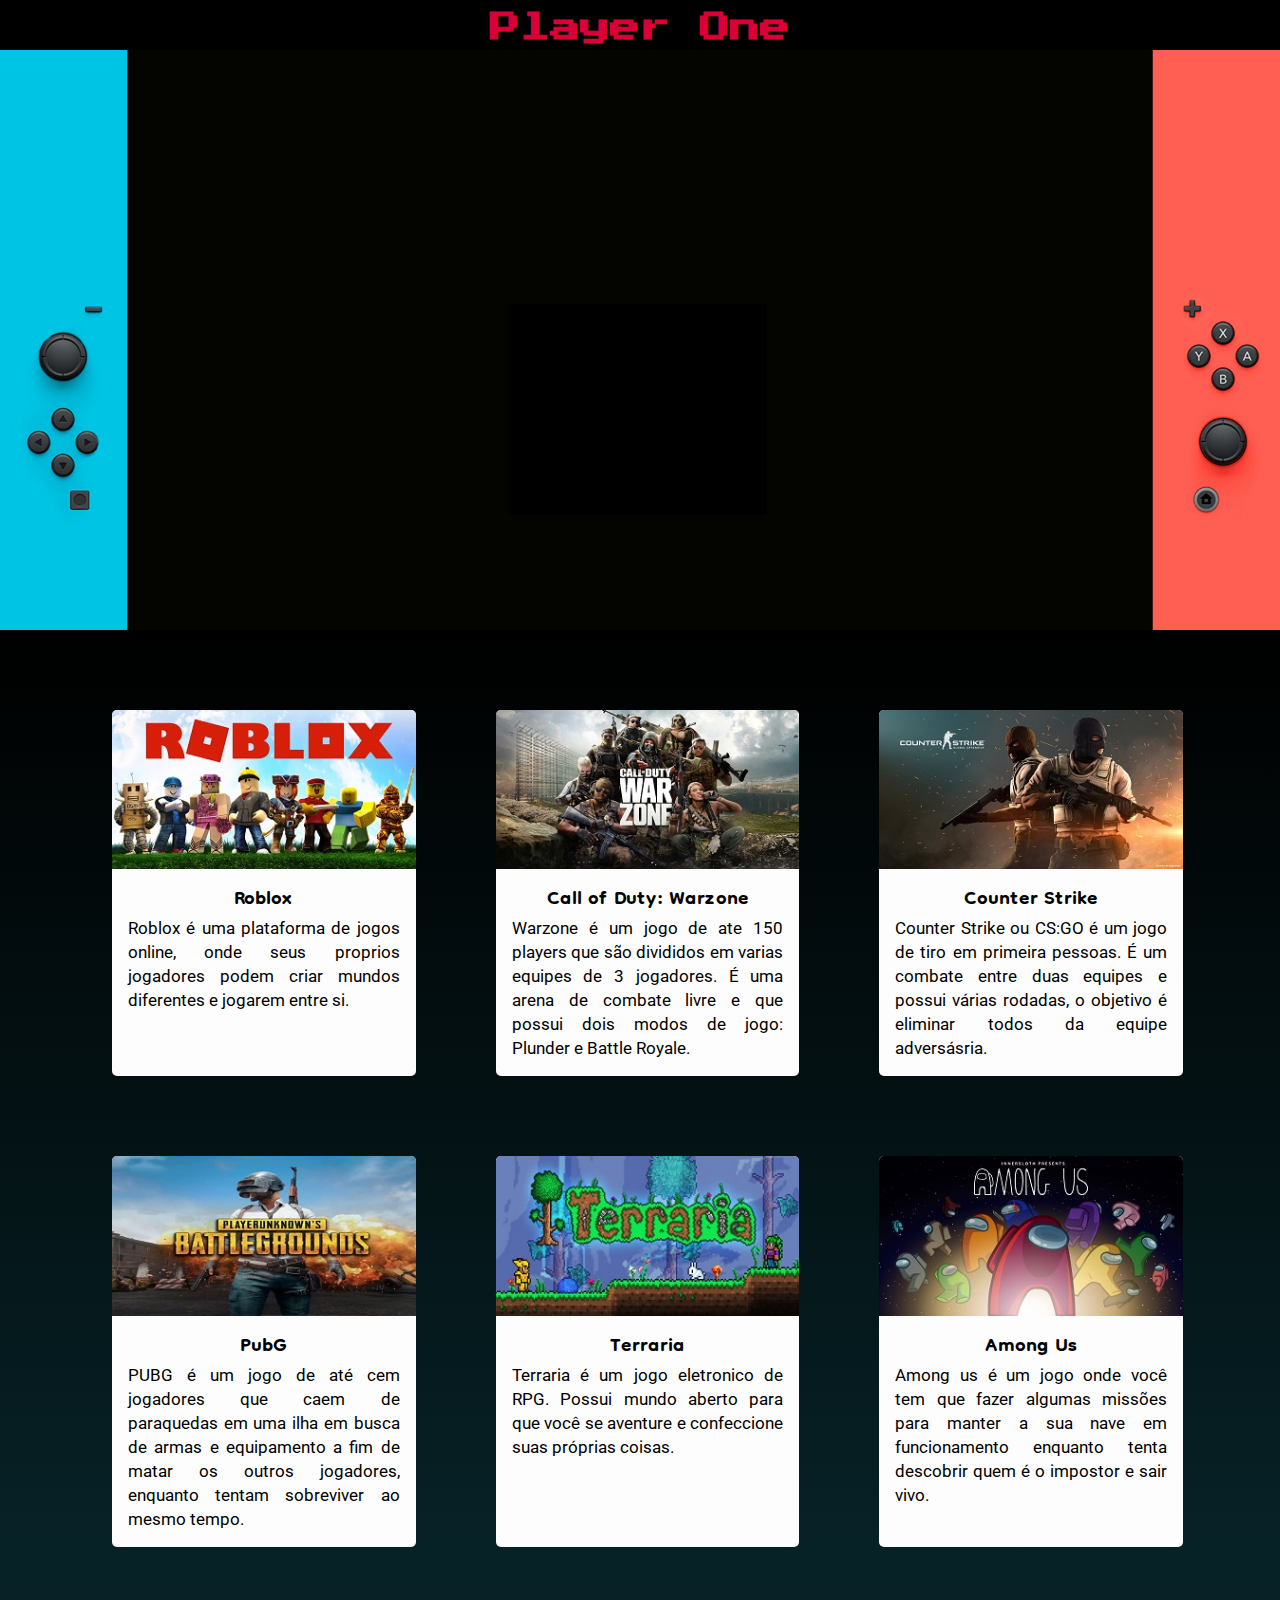
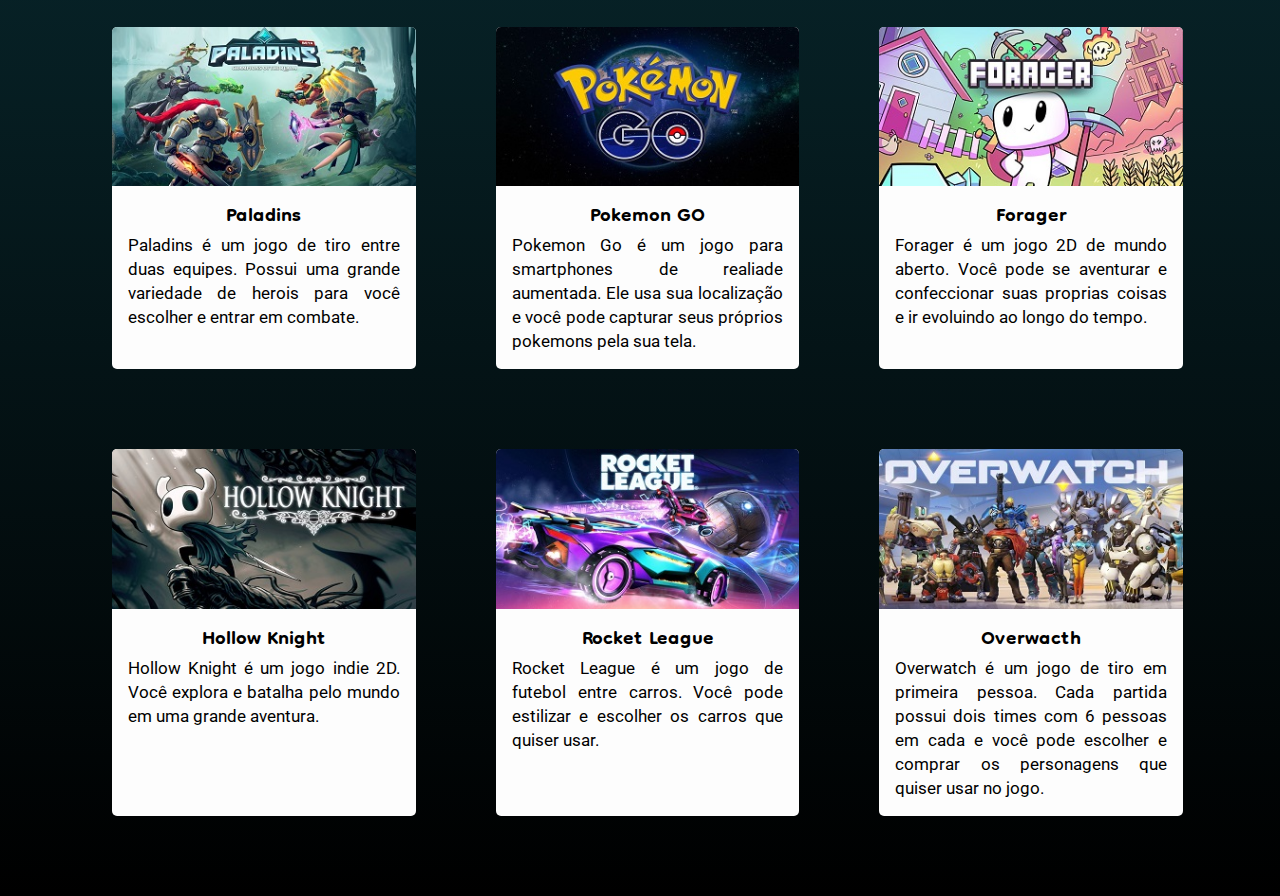
==== index.html @ c1a340aa "ProjetoIndividual1.0" ====
<!DOCTYPE html>
<html lang="pt-br">
    <head>

        <meta charset="UTF-8">
        <meta name="viewport" content="width=device-width, initial-scale=0, maximum-scale=0, user-scalable=no">
        <title> Player One</title>
        <link rel="icon" href="Imagens/moeda.png" type="image/x-icon" />
        <link rel="stylesheet" href="CSS/style.css">
        <link rel="stylesheet" href="CSS/reset.css">
        <link rel="stylesheet" href="CSS/slide.css">
        <link rel="stylesheet" href="CSS/cartoes.css">
        <link rel="stylesheet" href="CSS/cartao/cartao-conteudo.css">
        <link rel="stylesheet" href="CSS/cartao/cartao-descricao.css">
        <link rel="stylesheet" href="CSS/cartao/cartao-imagem.css">
        <link rel="stylesheet" href="CSS/cartao/cartao-titulo.css">
        <link rel="stylesheet" href="CSS/cartao/cartao.css">
        <link rel="preconnect" href="https://fonts.googleapis.com">
        <link rel="preconnect" href="https://fonts.gstatic.com" crossorigin>
        <link href="https://fonts.googleapis.com/css2?family=Montserrat:wght@300;400;700&family=Press+Start+2P&display=swap" rel="stylesheet">
        <link rel="preconnect" href="https://fonts.googleapis.com">
        <link rel="preconnect" href="https://fonts.gstatic.com" crossorigin>
        <link href="https://fonts.googleapis.com/css2?family=Dongle&display=swap" rel="stylesheet">
        <link rel="preconnect" href="https://fonts.googleapis.com">
        <link rel="preconnect" href="https://fonts.gstatic.com" crossorigin>
        <link href="https://fonts.googleapis.com/css2?family=Roboto&display=swap" rel="stylesheet">
    </head>

    <body class="corpo">

        <header class="cabecalho">

            <h1 class="principal" >Player One</h1>

        </header>
            <section class="fundo">
                    <div class="slide">
                        <div class="conteudo" >
                            <img class="foto" src="./Imagens/fortnite.jpeg" alt="Capa do jogo Fortnite">
                            <img class="foto" src="./Imagens/lol2.jpg" alt="Capa do jogo League of Legends">
                            <img class="foto" src="./Imagens/minecraft.jpg" alt="Capa do jogo Minecraft">
                            <img class="foto" src="./Imagens/valorant.png" alt="Capa do jogo Valorant">
                        </div>
                    </div>
            </section>

        <section class="cartoes">
            </div>
            <div class="cartao">
                <img class="cartao_imagem" src="./Imagens/roblox.jpg" alt="Capa do jogo Roblox">
                <div class="cartao_conteudo">
                    <h4 class="cartao_titulo">Roblox</h4>
                    <p class="descrição">Roblox é uma plataforma de jogos online, onde seus proprios jogadores podem criar mundos diferentes e jogarem entre si. </p>
                </div>
            </div>
            <div class="cartao">
                <img class="cartao_imagem" src="./Imagens/callofduty.jpg" alt="Capa do jogo Call of Duty">
                <div class="cartao_conteudo">
                    <h4 class="cartao_titulo">Call of Duty: Warzone</h4>
                    <p class="descrição">Warzone é um jogo de ate 150 players que são divididos em varias equipes de 3 jogadores. É uma arena de combate livre e que possui dois modos de jogo: Plunder e Battle Royale. </p>
                </div>
            </div>
            <div class="cartao">
                <img class="cartao_imagem" src="./Imagens/ccgo.jpg" alt="Capa do jogo Counter Strike">
                <div class="cartao_conteudo">
                    <h4 class="cartao_titulo">Counter Strike</h4>
                    <p class="descrição">Counter Strike ou CS:GO é um jogo de tiro em primeira pessoas. É um combate entre duas equipes e possui várias rodadas, o objetivo é eliminar todos da equipe adversásria.</p>
                </div>
            </div>
            <div class="cartao">
                <img class="cartao_imagem" src="./Imagens/pubg.jpg" alt="Capa do jogo PubG">
                <div class="cartao_conteudo">
                    <h4 class="cartao_titulo">PubG</h4>
                    <p class="descrição">PUBG é um jogo de até cem jogadores que caem de paraquedas em uma ilha em busca de armas e equipamento a fim de matar os outros jogadores, enquanto tentam sobreviver ao mesmo tempo.</p>
                </div>
            </div>
            <div class="cartao">
                <img class="cartao_imagem" src="./Imagens/terraria.jpg" alt="Capa do jogo Terraria">
                <div class="cartao_conteudo">
                    <h4 class="cartao_titulo">Terraria</h4>
                    <p class="descrição">Terraria é um jogo eletronico de RPG. Possui mundo aberto para que você se aventure e confeccione suas próprias coisas.</p>
                </div>
            </div>
            <div class="cartao">
                <img class="cartao_imagem" src="./Imagens/amongus.jpg" alt="Capa do jogo Among Us">
                <div class="cartao_conteudo">
                    <h4 class="cartao_titulo">Among Us</h4>
                    <p class="descrição">Among us é um jogo onde você tem que fazer algumas missões para manter a sua nave em funcionamento enquanto tenta descobrir quem é o impostor e sair vivo.</p>
                </div>
            </div>
            <div class="cartao">
                <img class="cartao_imagem" src="./Imagens/paladins.jpg" alt="Capa do jogo Paladins">
                <div class="cartao_conteudo">
                    <h4 class="cartao_titulo">Paladins</h4>
                    <p class="descrição">Paladins é um jogo de tiro entre duas equipes. Possui uma grande variedade de herois para você escolher e entrar em combate.</p>
                </div>
            </div>
            <div class="cartao">
                <img class="cartao_imagem" src="./Imagens/pokemon-go-logo.jpg" alt="Capa do jogo Pokemon GO">
                <div class="cartao_conteudo">
                    <h4 class="cartao_titulo" >Pokemon GO</h4>
                    <p class="descrição">Pokemon Go é um jogo para smartphones de realiade aumentada. Ele usa sua localização e você pode capturar seus próprios pokemons pela sua tela.</p>
                </div>
            </div>
            <div class="cartao">
                <img class="cartao_imagem" src="./Imagens/forager.jpg" alt="Capa do jogo Forager">
                <div class="cartao_conteudo">
                    <h4 class="cartao_titulo" >Forager</h4>
                    <p class="descrição">Forager é um jogo 2D de mundo aberto. Você pode se aventurar e confeccionar suas proprias coisas e ir evoluindo ao longo do tempo.</p>
                </div>
            </div>
            <div class="cartao">
                <img class="cartao_imagem" src="./Imagens/hollowknight.jpg" alt="Capa do jogo Hollow Knight">
                <div class="cartao_conteudo">
                    <h4 class="cartao_titulo" >Hollow Knight</h4>
                    <p class="descrição">Hollow Knight é um jogo indie 2D. Você explora e batalha pelo mundo em uma grande aventura.</p>
                </div>
            </div>
            <div class="cartao">
                <img class="cartao_imagem" src="./Imagens/rocket-scaled.jpg" alt="Capa do jogo Rocket League">
                <div class="cartao_conteudo">
                    <h4 class="cartao_titulo" >Rocket League</h4>
                    <p class="descrição">Rocket League é um jogo de futebol entre carros. Você pode estilizar e escolher os carros que quiser usar.</p>
                </div>
            </div>
            <div class="cartao">
                <img class="cartao_imagem" src="./Imagens/overwacth.jpg" alt="Capa do jogo Overwacth">
                <div class="cartao_conteudo">
                    <h4 class="cartao_titulo" >Overwacth</h4>
                    <p class="descrição">Overwatch é um jogo de tiro em primeira pessoa. Cada partida possui dois times com 6 pessoas em cada e você pode escolher e comprar os personagens que quiser usar no jogo.</p>
                </div>
            </div>
        </div>
        </section>

        <footer class="rodape">
        </footer>

    </body>

    </html>
---- CSS/style.css ----
.corpo {
    display: grid;
    grid-template-areas: 
    "cabecalho"
    "conteudo"
    "rodape";
    grid-template-columns: auto;
    grid-template-rows: 50px auto auto;
}

.cabecalho {
    display: flex;
    background-color: #000000;
    font-size: 30px;
    align-items: center;
    justify-content: center;
    color: #DA0037;
    font-family: 'Montserrat', sans-serif;
    font-family: 'Press Start 2P', cursive;
    grid-area: "cabecalho";
    padding-top: 6px;
}

/* .conteudo {
    grid-area: "conteudo";
    margin: 30px auto;
    border-radius: 20px;
    width: 935px;
    height: 520px;
    position: relative;
    overflow: hidden;

} */

footer, .rodape {
    grid-area: "rodape";
}

/*                 Barra de Scroll                   */

::-webkit-scrollbar-track {
    background-color: #F4F4F4;
}
::-webkit-scrollbar {
    width: 6px;
    background: #F4F4F4;
}
::-webkit-scrollbar-thumb {
    background: #dad7d7;
}

/*                  Responsividade                   */

/* @media screen and (min-width: 0) {
    .caixaFundo {
        background: none;
    }
}

@media screen and (min-width:768px) {
    .conteudo{
        width: 499px;
        height: 324px;
        background-size:100%;
        background-attachment: local;
    }
}

@media screen and (min-width:1180px) {
    .conteudo {
        margin: 30px auto;
        border-radius: 20px;
        width: 935px;
        height: 520px;
    }
}

@media screen and (min-width:2560px) {

} */
---- CSS/slide.css ----
.fundo {
    background-attachment:local;
    background-size: 100%;
    background-repeat: no-repeat;
    background-color: #000000;

}

.conteudo {
    grid-area: "conteudo";
    margin: 30px auto;
    border-radius: 20px;
    width: 935px;
    height: 520px;
    position: relative;
    overflow: hidden;

}

.foto {
    align-items: center;
    position: absolute;
    opacity: 0;
    animation-name: animacao;
    animation-duration: 20s;
    animation-iteration-count: infinite;
}

/* section{
    background-color: #000000;
} */

@keyframes animacao {
    25%{
        opacity: 1;
        transform: scale(1.1,1.1);

    }

    50%{
        opacity: 0;
    }
}

.foto:nth-child(1) {
    animation-delay: 0s;
}

.foto:nth-child(2) {
    animation-delay: 5s;
}

.foto:nth-child(3) {
    animation-delay: 10s;
}

.foto:nth-child(4) {
    animation-delay: 15s;
}

.foto:nth-child(5) {
    animation-delay: 20s;
}

/*                  Responsividade                   */

@media screen and (min-width: 0) {
   .fundo {
    background-image: linear-gradient(to bottom,#3EDBF0, #FB3640);
    }
}

@media screen and (min-width:768px){
    .fundo {
        background: url(../Imagens/opção3.png);
        background-attachment:local;
        background-size: 100%;
        background-repeat: no-repeat;
    }

    .foto{
        width: 100%;
        height: 100%;
    }

    .conteudo{
        width: 488px;
        height: 312px;
        background-size:100%;
        background-attachment: local;
    }
}

@media screen and (min-width:1024px){
    .fundo {
        background: url(../Imagens/opção3.png);
        background-attachment:local;
        background-size: 100%;
        background-repeat: no-repeat;
    }

    .conteudo {
        margin: 30px auto;
        border-radius: 20px;
        /* width: 688px;
        height: 412px; */
        width: 935px;
        height: 520px;
        position: relative;
        overflow: hidden;
    }
}

@media screen and (min-width:1440px) {
    .fundo {
        background: url(../Imagens/opção3.png);
        background-attachment:local;
        background-size: 100%;
        background-repeat: no-repeat;
    }
    .conteudo {
        margin: 30px auto;
        border-radius: 20px;
        width: 935px;
        height: 520px;
        position: relative;
        overflow: hidden;
    }
}

@media screen and (min-width:2560px) {
    .fundo {
        background: url(../Imagens/opção3\ -\ Copia.png);
        background-size: 100%;
        background-repeat: no-repeat;
    }

    .conteudo {
        margin: 30px auto;
        border-radius: 20px;
        width: 1880px;
        height: 1020px;
        position: relative;
        overflow: hidden;
    }
}
---- CSS/cartoes.css ----
.cartoes {
    background-image: linear-gradient(to bottom,black, #072227, black);
}

.cartoes {
    display: flex;
    flex-wrap: wrap;
}

/*                  Responsividade                   */

@media screen and (min-width:0) {
    .cartoes {
        padding: 5rem 0 0 1rem;
    }
}

@media screen and (min-width:768px){
    .cartoes{
        padding: 3rem 0 0 5.5rem;
    }
}

@media screen and (min-width:992px){
    .cartoes {
        padding: 5rem 0 0 7rem;
    }
}

@media screen and (min-width:2560px) {
    .cartoes {
        padding: 5rem 0 0 26rem;
    }
}
---- CSS/cartao/cartao-conteudo.css ----
.cartao_conteudo {
    padding: 1rem;
}
---- CSS/cartao/cartao-descricao.css ----
.descrição {
    font-size: 17px;
    line-height: 1.5rem;
    text-align: justify;
    font-family: 'Roboto', sans-serif;
}

/*                  Responsividade                   */

@media screen and (min-width:0) {
    .descrição {
        font-size: 45px;
        line-height: 2.999rem;
    }
}

@media screen and (min-width:768px){
    .descrição {
        font-size: 15px;
        line-height: 1.5rem;
    }
}

@media screen and (min-width:992px){
    .descrição {
        font-size: 17px;
        line-height: 1.5rem;
    }
}

@media screen and (min-width:2560px) {
    .descrição {
        font-size: 35px;
        line-height: 2.99rem;
    }
}
---- CSS/cartao/cartao-imagem.css ----
.cartao_imagem {
    border-radius: 5px 5px 0 0;
}
---- CSS/cartao/cartao-titulo.css ----
.cartao_titulo {
    font-size: 30px;
    font-family: 'Dongle', sans-serif;
    text-align: center;
    padding-bottom: 1px;
}

/*                  Responsividade                   */

@media screen and (min-width:0) {
    .cartao_titulo {
        font-size: 77px;
    }
}

@media screen and (min-width:768px){
    .cartao_titulo {
        font-size: 30px;
    }
}

@media screen and (min-width:992px){
    .cartao_titulo {
        font-size: 30px;
    }
}

@media screen and (min-width:2560px) {

}
---- CSS/cartao/cartao.css ----
.cartao {
    background: #fdfdfd;
    display: flex;
    flex-direction: column;
    margin-bottom: 5rem;
    border-radius: 5px;
}

/*                  Responsividade                   */

@media screen and (min-width:0) {
    .cartao{
        margin-right: 1rem;
        width: 100%;
    }
}

@media screen and (min-width:768px) {
    .cartao {
        margin-right: 4rem;
        width: calc(44.44% - 2.5rem);
    }
}

@media screen and (min-width:1180px) {
    .cartao {
        margin-right: 5rem;
        width: 26%;
    }
}

@media screen and (min-width:2560px) {
    .cartao {
        margin-right: 4rem;
    }
}
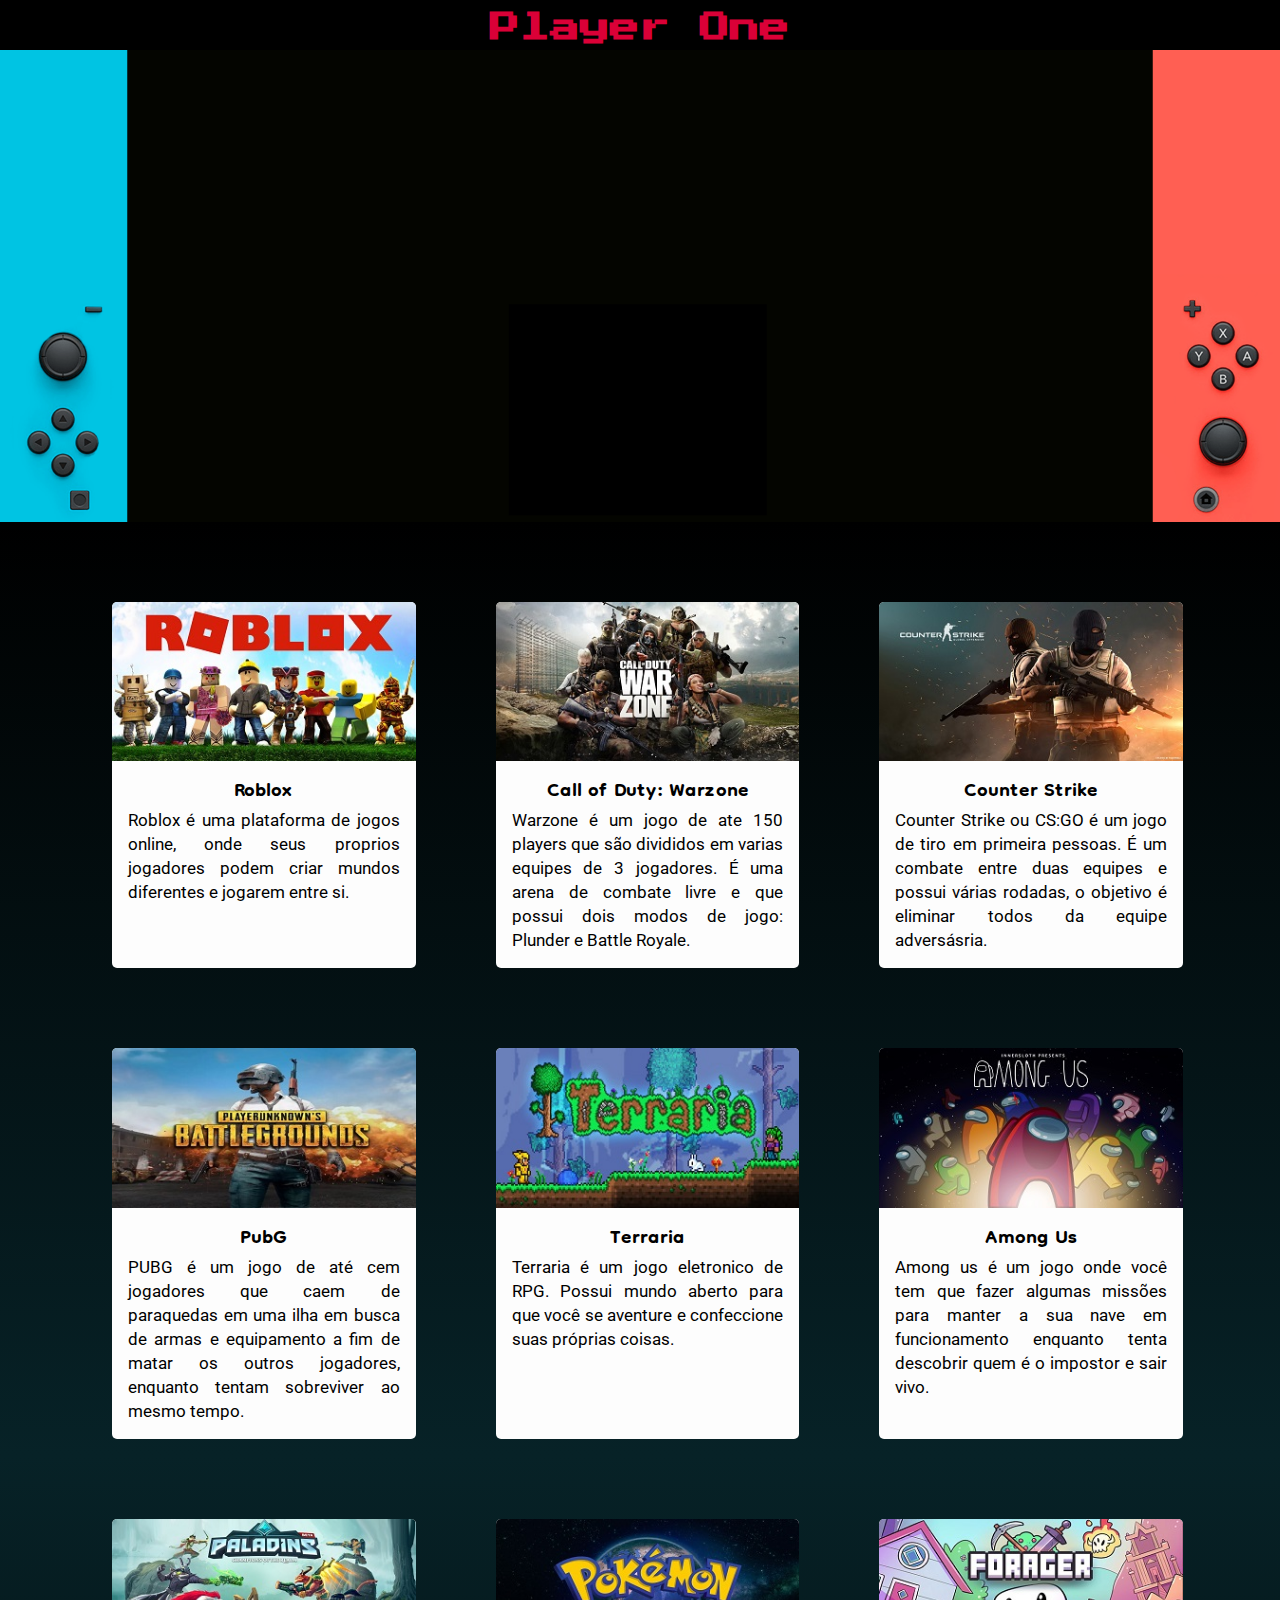
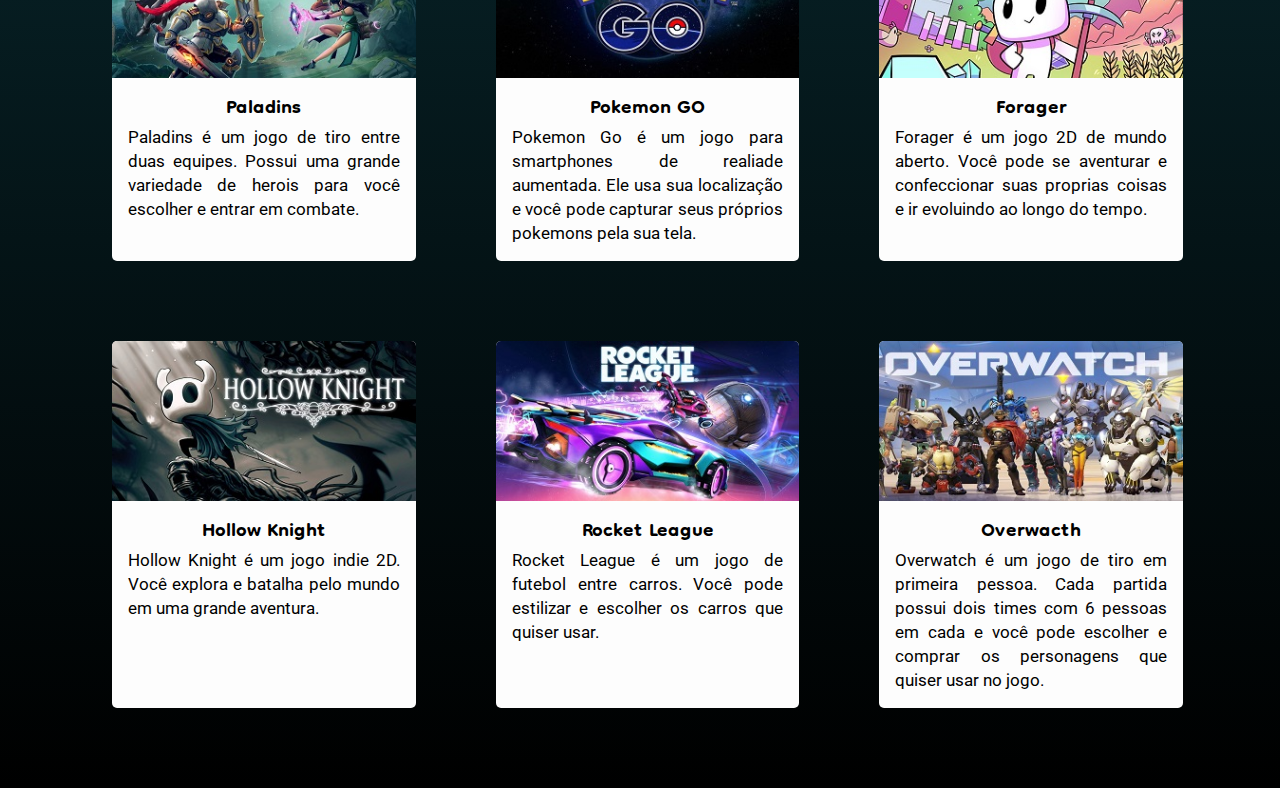
==== commit 48d96013: "ProjetoIndividual1.3" ====
--- a/index.html
+++ b/index.html
@@ -3,7 +3,7 @@
     <head>
 
         <meta charset="UTF-8">
-        <meta name="viewport" content="width=device-width, initial-scale=0, maximum-scale=0, user-scalable=no">
+        <meta name="viewport" content="width=device-width, initial-scale=1.0">
         <title> Player One</title>
         <link rel="icon" href="Imagens/moeda.png" type="image/x-icon" />
         <link rel="stylesheet" href="CSS/style.css">
--- a/CSS/style.css
+++ b/CSS/style.css
@@ -21,17 +21,6 @@
     padding-top: 6px;
 }
 
-/* .conteudo {
-    grid-area: "conteudo";
-    margin: 30px auto;
-    border-radius: 20px;
-    width: 935px;
-    height: 520px;
-    position: relative;
-    overflow: hidden;
-
-} */
-
 footer, .rodape {
     grid-area: "rodape";
 }
@@ -47,34 +36,4 @@
 }
 ::-webkit-scrollbar-thumb {
     background: #dad7d7;
-}
-
-/*                  Responsividade                   */
-
-/* @media screen and (min-width: 0) {
-    .caixaFundo {
-        background: none;
-    }
-}
-
-@media screen and (min-width:768px) {
-    .conteudo{
-        width: 499px;
-        height: 324px;
-        background-size:100%;
-        background-attachment: local;
-    }
-}
-
-@media screen and (min-width:1180px) {
-    .conteudo {
-        margin: 30px auto;
-        border-radius: 20px;
-        width: 935px;
-        height: 520px;
-    }
-}
-
-@media screen and (min-width:2560px) {
-
-} */+}--- a/CSS/slide.css
+++ b/CSS/slide.css
@@ -26,9 +26,6 @@
     animation-iteration-count: infinite;
 }
 
-/* section{
-    background-color: #000000;
-} */
 
 @keyframes animacao {
     25%{
@@ -102,10 +99,10 @@
     .conteudo {
         margin: 30px auto;
         border-radius: 20px;
-        /* width: 688px;
-        height: 412px; */
-        width: 935px;
-        height: 520px;
+        width: 688px;
+        height: 412px;
+        /* width: 935px;
+        height: 520px; */
         position: relative;
         overflow: hidden;
     }
--- a/CSS/cartoes.css
+++ b/CSS/cartoes.css
@@ -1,10 +1,7 @@
-.cartoes {
-    background-image: linear-gradient(to bottom,black, #072227, black);
-}
-
 .cartoes {
     display: flex;
     flex-wrap: wrap;
+    background-image: linear-gradient(to bottom,black, #072227, black)
 }
 
 /*                  Responsividade                   */
@@ -31,4 +28,10 @@
     .cartoes {
         padding: 5rem 0 0 26rem;
     }
+}
+
+@media screen and (min-width:2560px) {
+    .cartoes {
+        padding: 5rem 0 0 10rem;
+    }
 }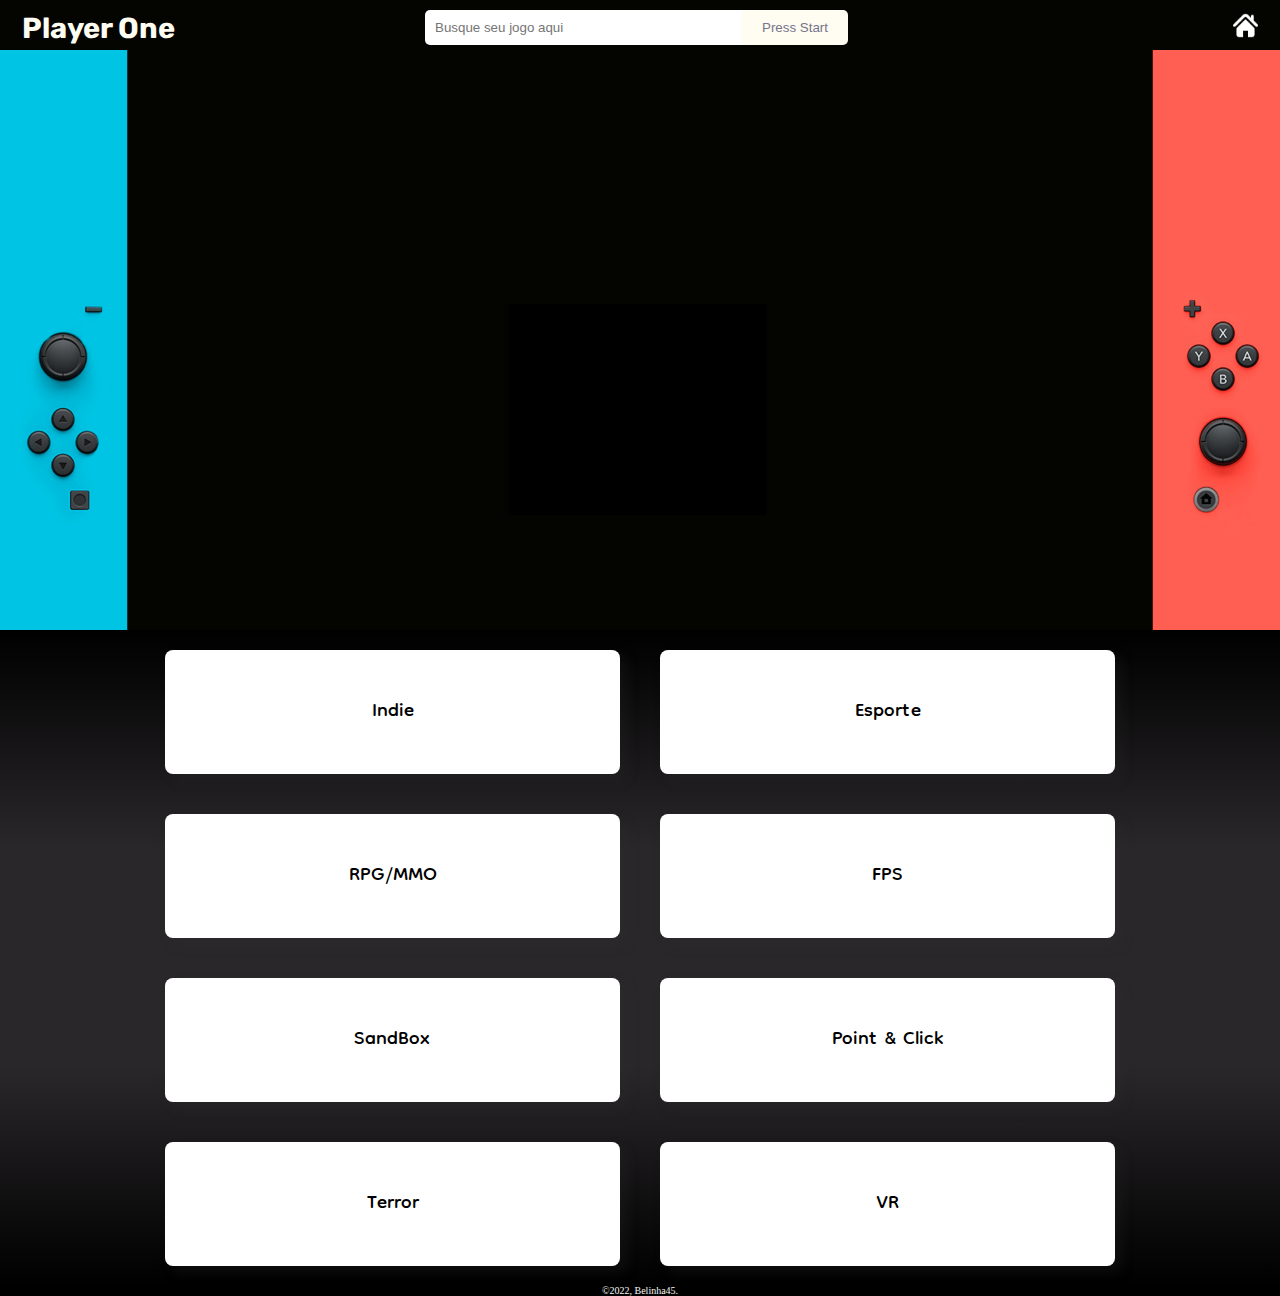
==== commit e090c6dc: "Projeto3Melhoria" ====
--- a/index.html
+++ b/index.html
@@ -4,8 +4,9 @@
 
         <meta charset="UTF-8">
         <meta name="viewport" content="width=device-width, initial-scale=1.0">
-        <title> Player One</title>
+        <title>Player One</title>
         <link rel="icon" href="Imagens/moeda.png" type="image/x-icon" />
+        <link rel="stylesheet" href="CSS/botao.css">
         <link rel="stylesheet" href="CSS/style.css">
         <link rel="stylesheet" href="CSS/reset.css">
         <link rel="stylesheet" href="CSS/slide.css">
@@ -15,6 +16,9 @@
         <link rel="stylesheet" href="CSS/cartao/cartao-imagem.css">
         <link rel="stylesheet" href="CSS/cartao/cartao-titulo.css">
         <link rel="stylesheet" href="CSS/cartao/cartao.css">
+        <link rel="stylesheet" href="CSS/card/card.css">
+        <link rel="stylesheet" href="CSS/cards.css">
+        <link rel="stylesheet" href="CSS/card/card_titulo.css">
         <link rel="preconnect" href="https://fonts.googleapis.com">
         <link rel="preconnect" href="https://fonts.gstatic.com" crossorigin>
         <link href="https://fonts.googleapis.com/css2?family=Montserrat:wght@300;400;700&family=Press+Start+2P&display=swap" rel="stylesheet">
@@ -24,6 +28,10 @@
         <link rel="preconnect" href="https://fonts.googleapis.com">
         <link rel="preconnect" href="https://fonts.gstatic.com" crossorigin>
         <link href="https://fonts.googleapis.com/css2?family=Roboto&display=swap" rel="stylesheet">
+        <link rel="preconnect" href="https://fonts.googleapis.com">
+        <link rel="preconnect" href="https://fonts.gstatic.com" crossorigin>
+        <link href="https://fonts.googleapis.com/css2?family=Rubik&display=swap" rel="stylesheet">
+        
     </head>
 
     <body class="corpo">
@@ -32,108 +40,79 @@
 
             <h1 class="principal" >Player One</h1>
 
+            <div class="botão-altura">
+
+                <form>
+
+                    <label for="Email"></label>
+                    <input class="caixa" type="text" size="35" placeholder="Busque seu jogo aqui">
+                    <input class="botao" type="submit" value="Press Start">
+
+                </form>
+
+            </div>
+
+            <a href="index.html"  >
+                <img class="home" src="./Imagens/silhueta-de-icone-de-casa.png" alt=""> 
+            </a>
+
         </header>
-            <section class="fundo">
-                    <div class="slide">
-                        <div class="conteudo" >
-                            <img class="foto" src="./Imagens/fortnite.jpeg" alt="Capa do jogo Fortnite">
-                            <img class="foto" src="./Imagens/lol2.jpg" alt="Capa do jogo League of Legends">
-                            <img class="foto" src="./Imagens/minecraft.jpg" alt="Capa do jogo Minecraft">
-                            <img class="foto" src="./Imagens/valorant.png" alt="Capa do jogo Valorant">
-                        </div>
+
+        <section class="fundo">
+
+                <div class="slide">
+
+                    <div class="conteudo" >
+
+                        <img class="foto" src="./Imagens/fortnite.jpeg" alt="Capa do jogo Fortnite">
+                        <img class="foto" src="./Imagens/lol2.jpg" alt="Capa do jogo League of Legends">
+                        <img class="foto" src="./Imagens/minecraft.jpg" alt="Capa do jogo Minecraft">
+                        <img class="foto" src="./Imagens/valorant.png" alt="Capa do jogo Valorant">
+
                     </div>
-            </section>
 
-        <section class="cartoes">
-            </div>
-            <div class="cartao">
-                <img class="cartao_imagem" src="./Imagens/roblox.jpg" alt="Capa do jogo Roblox">
-                <div class="cartao_conteudo">
-                    <h4 class="cartao_titulo">Roblox</h4>
-                    <p class="descrição">Roblox é uma plataforma de jogos online, onde seus proprios jogadores podem criar mundos diferentes e jogarem entre si. </p>
                 </div>
-            </div>
-            <div class="cartao">
-                <img class="cartao_imagem" src="./Imagens/callofduty.jpg" alt="Capa do jogo Call of Duty">
-                <div class="cartao_conteudo">
-                    <h4 class="cartao_titulo">Call of Duty: Warzone</h4>
-                    <p class="descrição">Warzone é um jogo de ate 150 players que são divididos em varias equipes de 3 jogadores. É uma arena de combate livre e que possui dois modos de jogo: Plunder e Battle Royale. </p>
-                </div>
-            </div>
-            <div class="cartao">
-                <img class="cartao_imagem" src="./Imagens/ccgo.jpg" alt="Capa do jogo Counter Strike">
-                <div class="cartao_conteudo">
-                    <h4 class="cartao_titulo">Counter Strike</h4>
-                    <p class="descrição">Counter Strike ou CS:GO é um jogo de tiro em primeira pessoas. É um combate entre duas equipes e possui várias rodadas, o objetivo é eliminar todos da equipe adversásria.</p>
-                </div>
-            </div>
-            <div class="cartao">
-                <img class="cartao_imagem" src="./Imagens/pubg.jpg" alt="Capa do jogo PubG">
-                <div class="cartao_conteudo">
-                    <h4 class="cartao_titulo">PubG</h4>
-                    <p class="descrição">PUBG é um jogo de até cem jogadores que caem de paraquedas em uma ilha em busca de armas e equipamento a fim de matar os outros jogadores, enquanto tentam sobreviver ao mesmo tempo.</p>
-                </div>
-            </div>
-            <div class="cartao">
-                <img class="cartao_imagem" src="./Imagens/terraria.jpg" alt="Capa do jogo Terraria">
-                <div class="cartao_conteudo">
-                    <h4 class="cartao_titulo">Terraria</h4>
-                    <p class="descrição">Terraria é um jogo eletronico de RPG. Possui mundo aberto para que você se aventure e confeccione suas próprias coisas.</p>
-                </div>
-            </div>
-            <div class="cartao">
-                <img class="cartao_imagem" src="./Imagens/amongus.jpg" alt="Capa do jogo Among Us">
-                <div class="cartao_conteudo">
-                    <h4 class="cartao_titulo">Among Us</h4>
-                    <p class="descrição">Among us é um jogo onde você tem que fazer algumas missões para manter a sua nave em funcionamento enquanto tenta descobrir quem é o impostor e sair vivo.</p>
-                </div>
-            </div>
-            <div class="cartao">
-                <img class="cartao_imagem" src="./Imagens/paladins.jpg" alt="Capa do jogo Paladins">
-                <div class="cartao_conteudo">
-                    <h4 class="cartao_titulo">Paladins</h4>
-                    <p class="descrição">Paladins é um jogo de tiro entre duas equipes. Possui uma grande variedade de herois para você escolher e entrar em combate.</p>
-                </div>
-            </div>
-            <div class="cartao">
-                <img class="cartao_imagem" src="./Imagens/pokemon-go-logo.jpg" alt="Capa do jogo Pokemon GO">
-                <div class="cartao_conteudo">
-                    <h4 class="cartao_titulo" >Pokemon GO</h4>
-                    <p class="descrição">Pokemon Go é um jogo para smartphones de realiade aumentada. Ele usa sua localização e você pode capturar seus próprios pokemons pela sua tela.</p>
-                </div>
-            </div>
-            <div class="cartao">
-                <img class="cartao_imagem" src="./Imagens/forager.jpg" alt="Capa do jogo Forager">
-                <div class="cartao_conteudo">
-                    <h4 class="cartao_titulo" >Forager</h4>
-                    <p class="descrição">Forager é um jogo 2D de mundo aberto. Você pode se aventurar e confeccionar suas proprias coisas e ir evoluindo ao longo do tempo.</p>
-                </div>
-            </div>
-            <div class="cartao">
-                <img class="cartao_imagem" src="./Imagens/hollowknight.jpg" alt="Capa do jogo Hollow Knight">
-                <div class="cartao_conteudo">
-                    <h4 class="cartao_titulo" >Hollow Knight</h4>
-                    <p class="descrição">Hollow Knight é um jogo indie 2D. Você explora e batalha pelo mundo em uma grande aventura.</p>
-                </div>
-            </div>
-            <div class="cartao">
-                <img class="cartao_imagem" src="./Imagens/rocket-scaled.jpg" alt="Capa do jogo Rocket League">
-                <div class="cartao_conteudo">
-                    <h4 class="cartao_titulo" >Rocket League</h4>
-                    <p class="descrição">Rocket League é um jogo de futebol entre carros. Você pode estilizar e escolher os carros que quiser usar.</p>
-                </div>
-            </div>
-            <div class="cartao">
-                <img class="cartao_imagem" src="./Imagens/overwacth.jpg" alt="Capa do jogo Overwacth">
-                <div class="cartao_conteudo">
-                    <h4 class="cartao_titulo" >Overwacth</h4>
-                    <p class="descrição">Overwatch é um jogo de tiro em primeira pessoa. Cada partida possui dois times com 6 pessoas em cada e você pode escolher e comprar os personagens que quiser usar no jogo.</p>
-                </div>
-            </div>
-        </div>
+
+        </section>
+
+        <section class="cards">
+
+            <a class="card_titulo" href="indie.html">
+                <input class="card_titulo card" type="button" value ="Indie" />
+            </a>
+
+            <a class="card_titulo" href="esporte.html">
+                <input class="card_titulo card" type="button" value ="Esporte" />
+            </a>
+
+            <a class="card_titulo" href="RPG.html">
+                <input class="card_titulo card" type="button" value ="RPG/MMO" />
+            </a>
+
+            <a class="card_titulo" href="FPS.html">
+                <input class="card_titulo card" type="button" value ="FPS" />
+            </a>
+
+            <a class="card_titulo" href="sandbox.html">
+                <input class="card_titulo card" type="button" value ="SandBox" />
+            </a>
+
+            <a class="card_titulo" href="pointclick.html">
+                <input class="card_titulo card" type="button" value ="Point & Click" />
+            </a>
+            
+            <a class="card_titulo" href="terror.html">
+                <input class="card_titulo card" type="button" value ="Terror" />
+            </a>
+
+            <a class="card_titulo" href="VR.html">
+                <input class="card_titulo card" type="button" value ="VR" />
+            </a>
+
         </section>
 
         <footer class="rodape">
+            ©2022, Belinha45.
         </footer>
 
     </body>
--- a/CSS/botao.css
+++ b/CSS/botao.css
@@ -0,0 +1,54 @@
+/* .principal {
+    color: white;
+    font-size: 30px;
+    display: flex;
+    align-items: center;
+    justify-content: center;
+    padding-top: 200px;
+} */
+
+.botão-altura {
+    height: 30px;
+}
+
+form {
+    /* width: 900px; */
+    display: flex;
+    align-items: center;
+    justify-content: center;
+}
+
+form, .caixa {
+    border: none;
+    outline: unset;
+    border-radius: 5px 0 0 5px;
+}
+
+.caixa {
+    size: 40px;
+    padding: 10px 10px 10px 10px;
+}
+
+.botao {
+    color: #75758b;
+    background-color: #fffcf2;
+    border: none;
+    border-radius: 0 5px 5px 0;
+    cursor: pointer;
+    padding: 10px 20px 10px 20px;
+    transition-duration: 0.4s;
+}
+
+.botao:hover {
+    color: black;
+    transition-duration: 0.4s;
+    background-color: #EE3030;
+}
+
+/* para celular aaaaa
+form {
+    width: 500px;
+    display: flex;
+    align-items: center;
+    justify-content: center;
+} */--- a/CSS/style.css
+++ b/CSS/style.css
@@ -10,19 +10,39 @@
 
 .cabecalho {
     display: flex;
-    background-color: #000000;
-    font-size: 30px;
+    background-color: #040500;
     align-items: center;
     justify-content: center;
-    color: #DA0037;
-    font-family: 'Montserrat', sans-serif;
-    font-family: 'Press Start 2P', cursive;
     grid-area: "cabecalho";
+}
+
+.principal {
+    /* padding-left: 90px; */
+    padding-right: 250px;
+    display: flex;
+    color: #fffcf2;
+    font-size: 29px;
+    /* font-family: 'Montserrat', sans-serif;
+    font-family: 'Press Start 2P', cursive; */
+    font-family: 'Rubik', sans-serif;
     padding-top: 6px;
 }
 
+.home {
+    /* padding-left: 90px; */
+    display:flex;
+    width: 25px;
+    padding-left: 385px;
+    /* padding-right: 80px; */
+
+}
+
 footer, .rodape {
+    font-size: 10px;
+    color: #F4F4F4;
     grid-area: "rodape";
+    text-align: center;
+    background: #000000;
 }
 
 /*                 Barra de Scroll                   */
@@ -36,4 +56,12 @@
 }
 ::-webkit-scrollbar-thumb {
     background: #dad7d7;
+}
+
+@media screen and (min-width:0){
+
+}
+
+@media screen and (min-width:768px){
+
 }--- a/CSS/slide.css
+++ b/CSS/slide.css
@@ -108,7 +108,7 @@
     }
 }
 
-@media screen and (min-width:1440px) {
+@media screen and (min-width:1100px) {
     .fundo {
         background: url(../Imagens/opção3.png);
         background-attachment:local;
--- a/CSS/cartoes.css
+++ b/CSS/cartoes.css
@@ -1,8 +1,19 @@
 .cartoes {
     display: flex;
     flex-wrap: wrap;
-    background-image: linear-gradient(to bottom,black, #072227, black)
+    background: url(../Imagens/dede4.jpeg);
+    background-attachment:local;
+    background-size: 100%;
+    background-repeat: repeat;
 }
+
+/* .trem {
+    background: url(../Imagens/dede4.jpeg);
+    background-attachment:local;
+    background-size: 100%;
+    background-repeat: repeat;
+    
+} */
 
 /*                  Responsividade                   */
 
@@ -32,6 +43,6 @@
 
 @media screen and (min-width:2560px) {
     .cartoes {
-        padding: 5rem 0 0 10rem;
+        padding: 5rem 0 0 14.5rem;
     }
 }--- a/CSS/cartao/cartao.css
+++ b/CSS/cartao/cartao.css
@@ -3,7 +3,13 @@
     display: flex;
     flex-direction: column;
     margin-bottom: 5rem;
-    border-radius: 5px;
+    border-radius: 8px 8px 8px 8px;
+}
+
+.cartao:hover {
+    box-shadow: 2px 2px 13px 10px #59458e;
+    transition: 0.4s;
+
 }
 
 /*                  Responsividade                   */
@@ -33,4 +39,10 @@
     .cartao {
         margin-right: 4rem;
     }
+}
+
+@media screen and (min-width:2560px) {
+    .cartao {
+        margin-right: 7.5rem;
+    }
 }--- a/CSS/card/card.css
+++ b/CSS/card/card.css
@@ -0,0 +1,42 @@
+.card {
+    /* background: rgb(37,35,48); */
+    /* background: linear-gradient(90deg, rgba(37,35,48,1) 0%, rgba(77,77,78,1) 54%, rgba(37,35,48,1) 85%); */
+    background-color: #ffffff;
+    border-radius: 8px;
+    box-shadow: 7px 7px 13px 0px rgba(50, 50, 50, 0.22);
+    padding: 40px;
+    margin: 20px;
+    width: 455px;
+    /* transition: all 0.3s ease-out; */
+    transition: box-shadow 0.1s;
+    border: 4px solid #fd93c1;
+    
+}
+
+.card:hover {
+    color: #EE3030;
+    text-shadow: 0px 0px 10px #EE3030;
+    /* border: 4px solid #612897; */
+    transform: translateY(-5px);
+    cursor: pointer;
+    /* background-color: #fd93c1; */
+    /* box-shadow: 0px 0px 5px #fd93c1 0px 0px 5px #fd93c1 inherit ; */
+    box-shadow: 2px 2px 13px 10px #EE3030;
+}
+
+.card:link {
+    color: none;
+    text-decoration: none;
+}
+
+.card:active {
+    color: none;
+    text-decoration: none;
+}
+
+.card:checked {
+    color:none;
+    text-decoration: none;
+}
+
+
--- a/CSS/cards.css
+++ b/CSS/cards.css
@@ -0,0 +1,12 @@
+
+
+.cards {
+    display: flex;
+    justify-content: center;
+    align-items: center;
+    flex-wrap: wrap;
+    /* background-color: blueviolet; */
+    /* background-image: linear-gradient(to bottom,#913A87,#5B4A8A,#334D76,#2F4858) */
+    background-image: linear-gradient(to bottom,#000000,#2A272A,#2A272A,#000000)
+    /* background: #f0e9e9; */
+}--- a/CSS/card/card_titulo.css
+++ b/CSS/card/card_titulo.css
@@ -0,0 +1,12 @@
+.card_titulo {
+    color: inherit;
+    text-decoration: none;
+    text-align: center;
+    font-size: 30px;
+    font-family: 'Dongle', sans-serif; 
+    transition: all 0.3s ease-out;
+    border: none;
+}
+
+
+
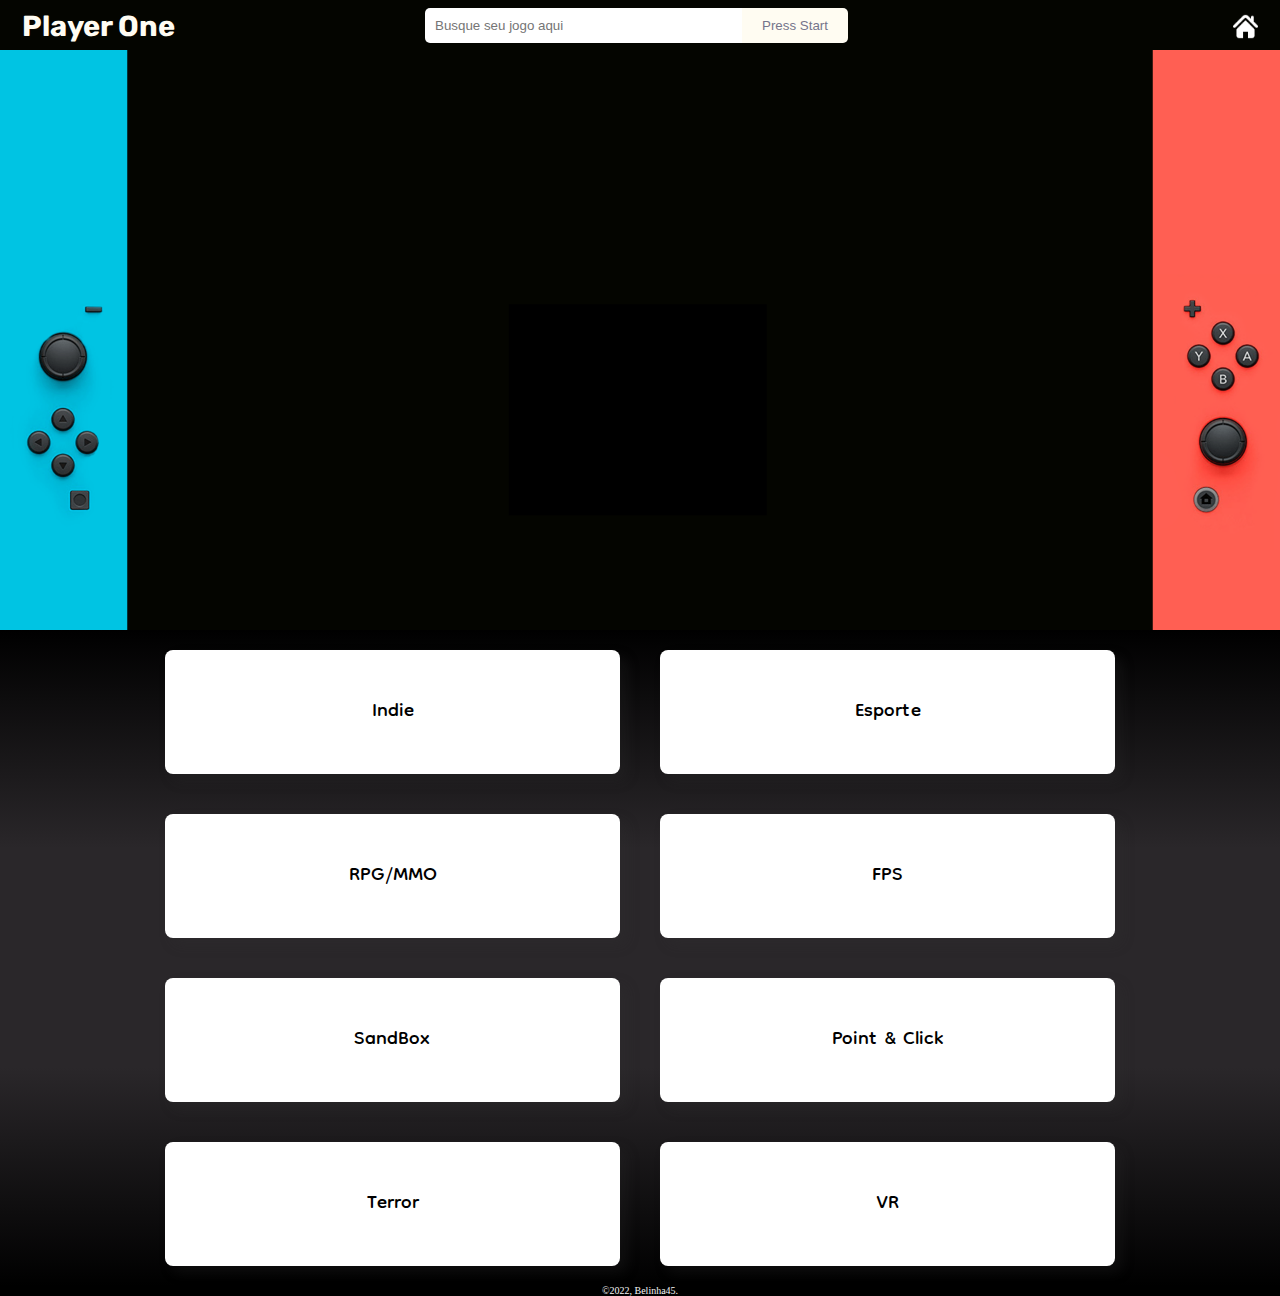
==== commit e2887c41: "ProjetoIndividualFinal" ====
--- a/index.html
+++ b/index.html
@@ -43,10 +43,9 @@
             <div class="botão-altura">
 
                 <form>
-
-                    <label for="Email"></label>
-                    <input class="caixa" type="text" size="35" placeholder="Busque seu jogo aqui">
-                    <input class="botao" type="submit" value="Press Start">
+                    
+                    <input class="caixa" id="input" onkeyup="filter()" type="search" size="35" placeholder="Busque seu jogo aqui">
+                    <input class="botao" id="input" onkeyup="filter()" type="submit" value="Press Start">
 
                 </form>
 
--- a/CSS/style.css
+++ b/CSS/style.css
@@ -33,6 +33,7 @@
     display:flex;
     width: 25px;
     padding-left: 385px;
+    padding-top: 6px;
     /* padding-right: 80px; */
 
 }
@@ -43,6 +44,13 @@
     grid-area: "rodape";
     text-align: center;
     background: #000000;
+    /* padding-top: 10px;
+    padding-bottom: 10px; */
+}
+
+.cabecalho {
+    padding-top: 10px;
+    padding-bottom: 14px;
 }
 
 /*                 Barra de Scroll                   */
--- a/CSS/cartoes.css
+++ b/CSS/cartoes.css
@@ -5,15 +5,10 @@
     background-attachment:local;
     background-size: 100%;
     background-repeat: repeat;
+/*     height: 100%; */
 }
 
-/* .trem {
-    background: url(../Imagens/dede4.jpeg);
-    background-attachment:local;
-    background-size: 100%;
-    background-repeat: repeat;
-    
-} */
+
 
 /*                  Responsividade                   */
 
--- a/CSS/cartao/cartao-imagem.css
+++ b/CSS/cartao/cartao-imagem.css
@@ -1,3 +1,4 @@
 .cartao_imagem {
     border-radius: 5px 5px 0 0;
+    width: 100%
 }--- a/CSS/cartao/cartao.css
+++ b/CSS/cartao/cartao.css
@@ -4,12 +4,13 @@
     flex-direction: column;
     margin-bottom: 5rem;
     border-radius: 8px 8px 8px 8px;
+    transition: all 0.3s ease-out;
 }
 
 .cartao:hover {
-    box-shadow: 2px 2px 13px 10px #59458e;
-    transition: 0.4s;
-
+    transform: translateY(-20px);
+    transform: 5s;
+    
 }
 
 /*                  Responsividade                   */
